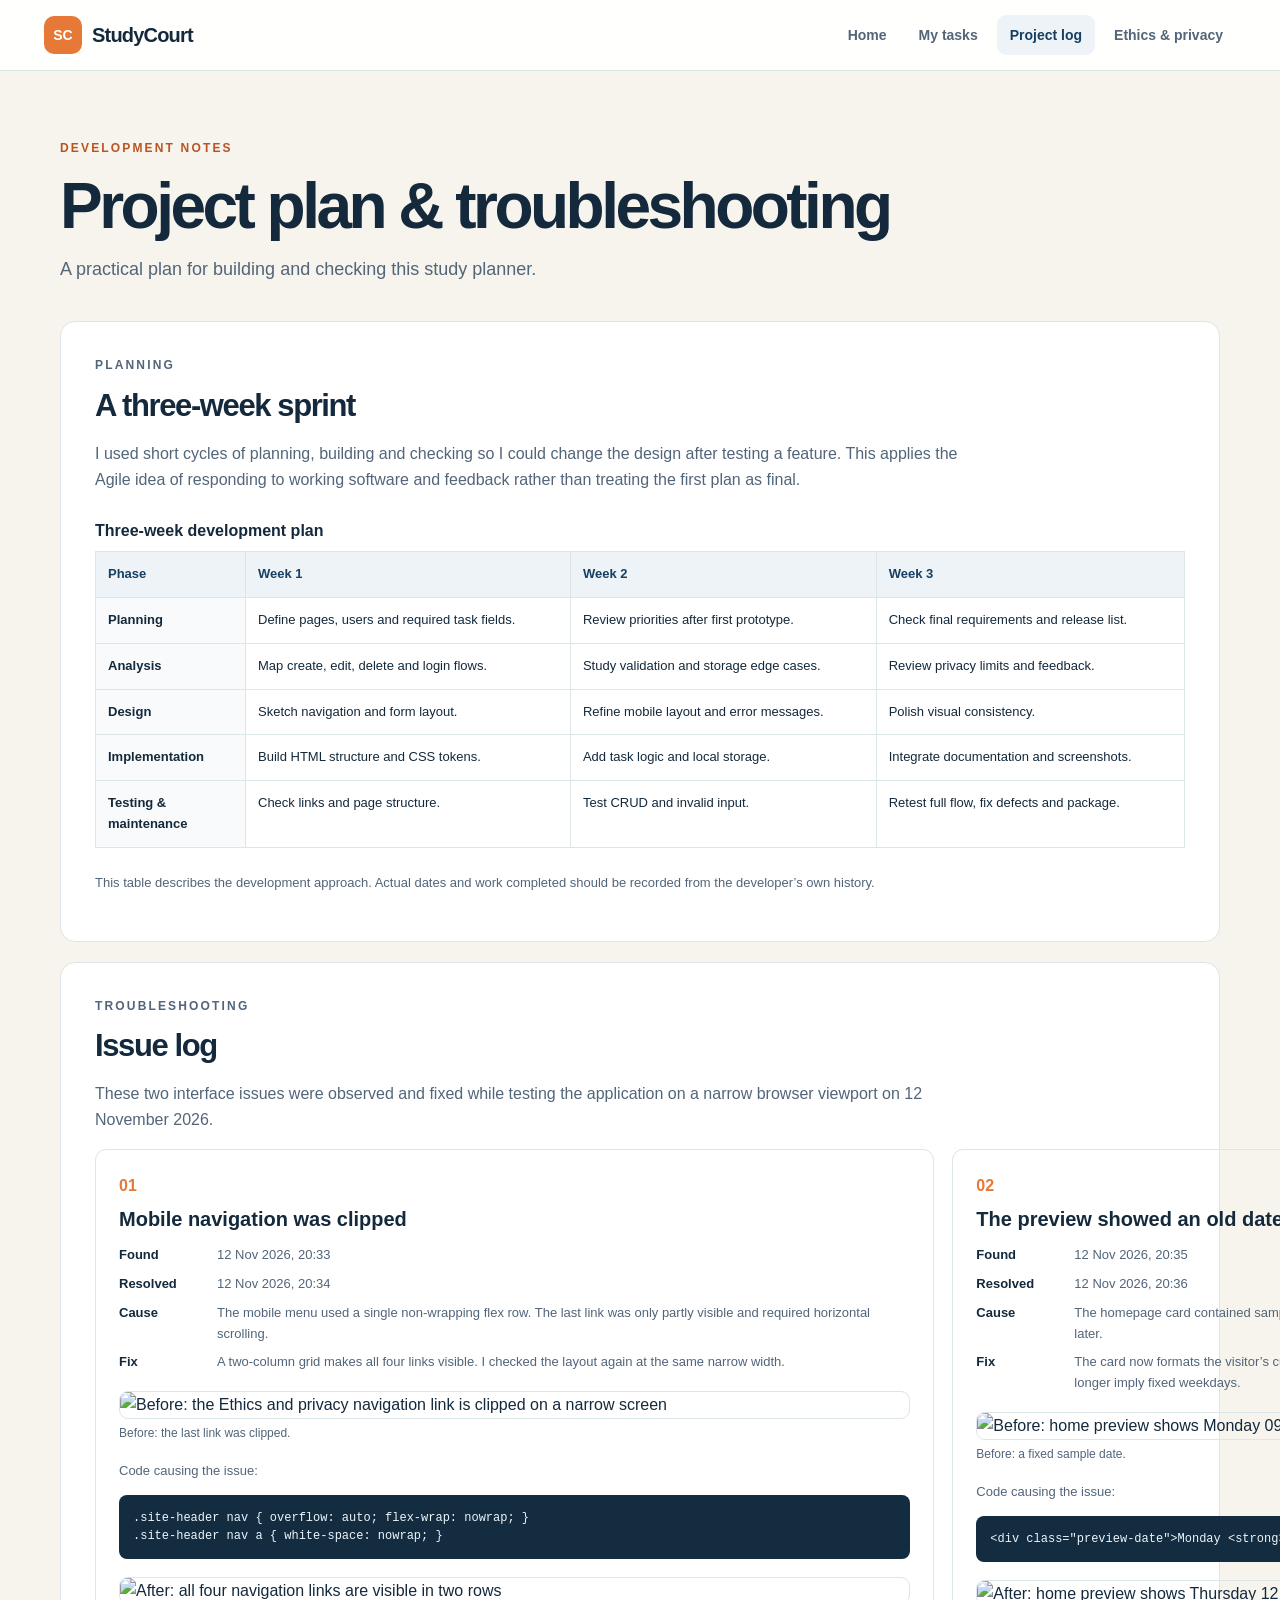
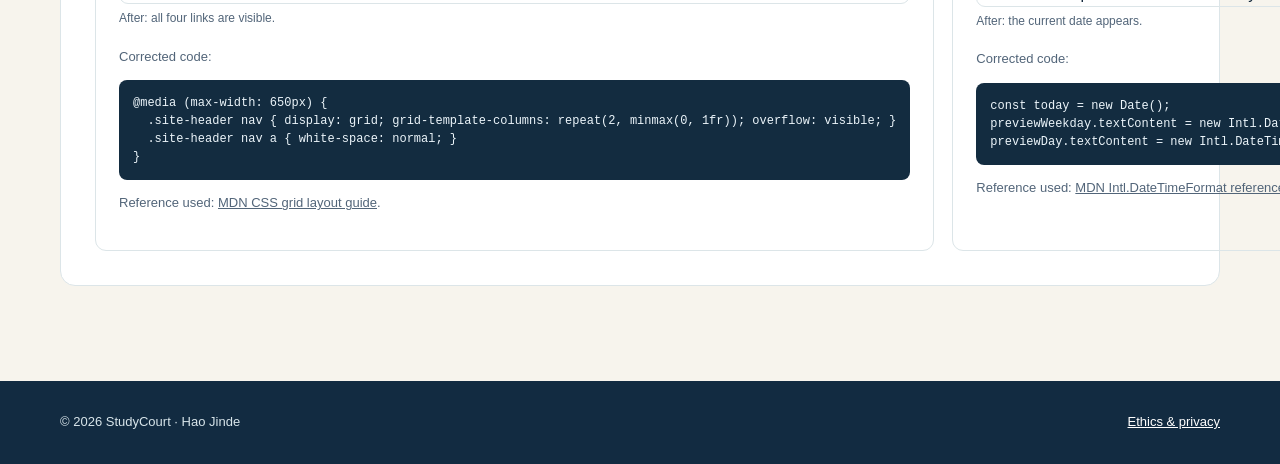
==== source-code/html/blog.html @ e3d4d0ac "Implement four-page StudyCourt website" ====
<!doctype html>
<html lang="en">
<head><meta charset="utf-8"><meta name="viewport" content="width=device-width, initial-scale=1"><meta name="description" content="StudyCourt project plan and troubleshooting log."><title>StudyCourt | Project log</title><link rel="stylesheet" href="../css/styles.css?v=2"><script defer src="../js/site.js?v=2"></script></head>
<body data-page="blog">
  <a class="skip-link" href="#main">Skip to content</a><header class="site-header"><div class="header-inner"><a class="brand" href="index.html"><span class="brand-mark">SC</span><span>StudyCourt</span></a><nav aria-label="Main navigation"><a href="index.html">Home</a><a href="tasks.html">My tasks</a><a aria-current="page" href="blog.html">Project log</a><a href="privacy.html">Ethics & privacy</a></nav></div></header>
  <main id="main" class="wrap article-page"><div class="page-intro"><p class="eyebrow">Development notes</p><h1>Project plan & troubleshooting</h1><p>A practical plan for building and checking this study planner.</p></div>
    <section class="article-card"><p class="eyebrow">Planning</p><h2>A three-week sprint</h2><p>I used short cycles of planning, building and checking so I could change the design after testing a feature. This applies the Agile idea of responding to working software and feedback rather than treating the first plan as final.</p><div class="table-scroll"><table><caption>Three-week development plan</caption><thead><tr><th>Phase</th><th>Week 1</th><th>Week 2</th><th>Week 3</th></tr></thead><tbody><tr><th>Planning</th><td>Define pages, users and required task fields.</td><td>Review priorities after first prototype.</td><td>Check final requirements and release list.</td></tr><tr><th>Analysis</th><td>Map create, edit, delete and login flows.</td><td>Study validation and storage edge cases.</td><td>Review privacy limits and feedback.</td></tr><tr><th>Design</th><td>Sketch navigation and form layout.</td><td>Refine mobile layout and error messages.</td><td>Polish visual consistency.</td></tr><tr><th>Implementation</th><td>Build HTML structure and CSS tokens.</td><td>Add task logic and local storage.</td><td>Integrate documentation and screenshots.</td></tr><tr><th>Testing & maintenance</th><td>Check links and page structure.</td><td>Test CRUD and invalid input.</td><td>Retest full flow, fix defects and package.</td></tr></tbody></table></div><p class="small-note">This table describes the development approach. Actual dates and work completed should be recorded from the developer’s own history.</p></section>
    <section class="article-card"><p class="eyebrow">Troubleshooting</p><h2>Issue log</h2><p>These two interface issues were observed and fixed while testing the application on a narrow browser viewport on 12 November 2026.</p>
      <div class="issue-grid"><article class="issue-card"><span class="issue-number">01</span><h3>Mobile navigation was clipped</h3><dl><dt>Found</dt><dd>12 Nov 2026, 20:33</dd><dt>Resolved</dt><dd>12 Nov 2026, 20:34</dd><dt>Cause</dt><dd>The mobile menu used a single non-wrapping flex row. The last link was only partly visible and required horizontal scrolling.</dd><dt>Fix</dt><dd>A two-column grid makes all four links visible. I checked the layout again at the same narrow width.</dd></dl><figure><img src="../../evidence/mobile-nav-before.png" alt="Before: the Ethics and privacy navigation link is clipped on a narrow screen"><figcaption>Before: the last link was clipped.</figcaption></figure><p>Code causing the issue:</p><pre><code>.site-header nav { overflow: auto; flex-wrap: nowrap; }
.site-header nav a { white-space: nowrap; }</code></pre><figure><img src="../../evidence/mobile-nav-after.png" alt="After: all four navigation links are visible in two rows"><figcaption>After: all four links are visible.</figcaption></figure><p>Corrected code:</p><pre><code>@media (max-width: 650px) {
  .site-header nav { display: grid; grid-template-columns: repeat(2, minmax(0, 1fr)); overflow: visible; }
  .site-header nav a { white-space: normal; }
}</code></pre><p>Reference used: <a href="https://developer.mozilla.org/en-US/docs/Learn_web_development/Core/CSS_layout/Grids">MDN CSS grid layout guide</a>.</p></article>
      <article class="issue-card"><span class="issue-number">02</span><h3>The preview showed an old date</h3><dl><dt>Found</dt><dd>12 Nov 2026, 20:35</dd><dt>Resolved</dt><dd>12 Nov 2026, 20:36</dd><dt>Cause</dt><dd>The homepage card contained sample text “Monday 09”, so it did not match the actual day when opened later.</dd><dt>Fix</dt><dd>The card now formats the visitor’s current date. I also changed the three sample task labels so they no longer imply fixed weekdays.</dd></dl><figure><img src="../../evidence/date-card-before.png" alt="Before: home preview shows Monday 09 on Thursday"><figcaption>Before: a fixed sample date.</figcaption></figure><p>Code causing the issue:</p><pre><code>&lt;div class="preview-date"&gt;Monday &lt;strong&gt;09&lt;/strong&gt;&lt;/div&gt;</code></pre><figure><img src="../../evidence/date-card-after.png" alt="After: home preview shows Thursday 12"><figcaption>After: the current date appears.</figcaption></figure><p>Corrected code:</p><pre><code>const today = new Date();
previewWeekday.textContent = new Intl.DateTimeFormat('en-AU', {weekday: 'long'}).format(today);
previewDay.textContent = new Intl.DateTimeFormat('en-AU', {day: '2-digit'}).format(today);</code></pre><p>Reference used: <a href="https://developer.mozilla.org/en-US/docs/Web/JavaScript/Reference/Global_Objects/Intl/DateTimeFormat">MDN Intl.DateTimeFormat reference</a>.</p></article></div>
    </section>
  </main><footer class="site-footer"><div class="wrap footer-inner"><span>© 2026 StudyCourt · Hao Jinde</span><a href="privacy.html">Ethics & privacy</a></div></footer>
</body></html>
---- source-code/css/styles.css ----
/* Shared colours and spacing keep all four pages consistent. */
:root {
  --ink:#14293c;
  --muted:#526579;
  --blue:#163f63;
  --orange:#e67937;
  --cream:#f7f4ed;
  --pale:#edf3f6;
  --line:#dce5e8;
  --white:#fff;
  --shadow:0 20px 50px rgba(20,41,60,.08)
}

* {
  box-sizing:border-box
}

html {
  scroll-behavior:smooth
}

body {
  margin:0;
  color:var(--ink);
  background:var(--cream);
  font:16px/1.6 Arial,Helvetica,sans-serif
}

button,input,textarea,select {
  font:inherit
}

button {
  cursor:pointer
}

a {
  color:inherit
}

img {
  max-width:100%;
  display:block
}

[hidden] {
  display:none!important
}

.wrap {
  width:min(1160px,calc(100% - 48px));
  margin-inline:auto
}

.skip-link {
  position:absolute;
  left:-999px;
  top:8px;
  padding:9px 14px;
  background:var(--ink);
  color:#fff;
  z-index:10
}

.skip-link:focus {
  left:8px
}

.site-header {
  background:rgba(255,255,255,.94);
  border-bottom:1px solid var(--line);
  position:sticky;
  top:0;
  z-index:5;
  backdrop-filter:blur(12px)
}

.header-inner {
  max-width:1240px;
  margin:auto;
  padding:15px 24px;
  display:flex;
  align-items:center;
  justify-content:space-between;
  gap:24px
}

.brand {
  display:inline-flex;
  align-items:center;
  gap:10px;
  text-decoration:none;
  font-size:20px;
  font-weight:800;
  letter-spacing:-.04em;
  white-space:nowrap
}

.brand-mark {
  display:grid;
  place-items:center;
  width:38px;
  height:38px;
  border-radius:10px;
  background:var(--orange);
  color:white;
  font-size:14px;
  letter-spacing:0
}

.site-header nav {
  display:flex;
  flex-wrap:wrap;
  gap:6px
}

.site-header nav a {
  text-decoration:none;
  font-weight:700;
  font-size:14px;
  color:var(--muted);
  padding:9px 13px;
  border-radius:9px
}

.site-header nav a:hover,.site-header nav a[aria-current] {
  background:var(--pale);
  color:var(--blue)
}

:focus-visible {
  outline:3px solid var(--orange);
  outline-offset:3px
}

.eyebrow {
  text-transform:uppercase;
  letter-spacing:.18em;
  color:#b65523;
  font-size:12px;
  font-weight:800;
  margin:0 0 13px
}

.hero {
  min-height:560px;
  padding-block:85px 70px;
  display:grid;
  grid-template-columns:1.18fr .82fr;
  gap:80px;
  align-items:center
}

.hero h1 {
  font-size:clamp(46px,6vw,83px);
  line-height:1.02;
  letter-spacing:-.065em;
  margin:0 0 25px;
  max-width:750px
}

.hero-copy {
  font-size:19px;
  max-width:520px;
  color:var(--muted);
  margin:0
}

.hero-actions {
  display:flex;
  flex-wrap:wrap;
  gap:12px;
  margin-top:31px
}

.button {
  display:inline-flex;
  align-items:center;
  justify-content:center;
  gap:10px;
  padding:12px 18px;
  border-radius:10px;
  border:1px solid transparent;
  text-decoration:none;
  font-weight:700;
  font-size:14px;
  min-height:46px
}

.button-primary {
  background:var(--blue);
  color:white
}

.button-primary:hover {
  background:#0e2f4c
}

.button-light {
  background:white;
  color:var(--blue);
  border-color:var(--line)
}

.button-light:hover,.button-outline:hover {
  background:var(--pale)
}

.button-outline {
  background:transparent;
  color:var(--blue);
  border-color:#aebfca
}

.button-danger {
  background:#fff5f2;
  color:#9a3f26;
  border-color:#e9c4bb
}

.button-danger:hover {
  background:#ffe8e2
}

.hero-card {
  background:#fff;
  border:1px solid var(--line);
  border-radius:22px;
  padding:29px;
  box-shadow:var(--shadow);
  transform:rotate(2deg)
}

.card-label {
  font-size:11px;
  letter-spacing:.18em;
  font-weight:800;
  color:var(--muted)
}

.preview-date {
  display:flex;
  justify-content:space-between;
  align-items:center;
  font-size:26px;
  font-weight:700;
  margin:15px 0 25px;
  border-bottom:1px solid var(--line);
  padding-bottom:15px
}

.preview-date strong {
  font-size:65px;
  color:var(--orange);
  line-height:1
}

.preview-row {
  display:flex;
  align-items:center;
  gap:11px;
  border:1px solid var(--line);
  border-radius:10px;
  padding:12px;
  margin-top:10px;
  font-size:14px;
  font-weight:700
}

.dot {
  width:10px;
  height:10px;
  border-radius:100%;
  flex:none
}

.dot.orange {
  background:var(--orange)
}

.dot.blue {
  background:#5d9cb4
}

.dot.green {
  background:#5a9e7c
}

.mini-pill {
  margin-left:auto;
  background:var(--cream);
  font-size:11px;
  padding:3px 7px;
  border-radius:6px;
  color:var(--muted)
}

.preview-note {
  font-size:12px;
  color:var(--muted);
  margin:17px 0 0
}

.feature-strip {
  display:grid;
  grid-template-columns:repeat(3,1fr);
  border-top:1px solid #d8d2c8;
  border-bottom:1px solid #d8d2c8
}

.feature-strip div {
  padding:20px 25px;
  display:flex;
  align-items:center;
  gap:15px;
  font-weight:700
}

.feature-strip div+div {
  border-left:1px solid #d8d2c8
}

.feature-strip strong {
  color:var(--orange)
}

.section {
  padding-block:92px
}

.section-heading {
  display:flex;
  align-items:end;
  justify-content:space-between;
  gap:30px;
  margin-bottom:27px
}

.section-heading h2,.two-column h2,.planner-top h2,.article-card h2 {
  font-size:clamp(32px,3.5vw,48px);
  line-height:1.12;
  letter-spacing:-.045em;
  margin:0
}

.section-heading>p {
  color:var(--muted);
  max-width:280px;
  margin:0
}

.image-stage {
  display:grid;
  grid-template-columns:1.4fr .6fr;
  min-height:350px;
  background:var(--blue);
  border-radius:18px;
  overflow:hidden
}

.image-stage img {
  width:100%;
  height:100%;
  object-fit:cover;
  background:#dce9ec
}

.image-caption {
  padding:35px;
  color:#fff;
  display:flex;
  flex-direction:column;
  align-items:start;
  justify-content:end
}

.image-caption span {
  font-size:12px;
  letter-spacing:.16em;
  color:#b8d4e4
}

.image-caption p {
  font-size:28px;
  font-weight:700;
  letter-spacing:-.035em;
  line-height:1.2;
  margin:14px 0 24px
}

.image-caption .button {
  background:#fff;
  color:var(--blue)
}

.section-tint {
  background:#e9f0f2
}

.two-column {
  display:grid;
  grid-template-columns:.8fr 1.2fr;
  gap:90px
}

.two-column p:not(.eyebrow) {
  color:var(--muted);
  font-size:18px;
  max-width:680px;
  margin:0 0 17px
}

.text-link {
  color:var(--blue);
  font-weight:800;
  text-decoration-thickness:2px;
  text-underline-offset:4px
}

.about-me {
  border-top:1px solid #e5ded2
}

.site-footer {
  background:#122b41;
  color:#d8e5ea
}

.footer-inner {
  min-height:83px;
  display:flex;
  align-items:center;
  justify-content:space-between;
  gap:20px;
  font-size:13px
}

.footer-inner a {
  color:#fff
}

.page-intro {
  padding:68px 0 38px
}

.page-intro h1 {
  font-size:clamp(38px,5vw,64px);
  line-height:1.08;
  letter-spacing:-.055em;
  margin:0 0 14px
}

.page-intro>p:last-child {
  font-size:18px;
  color:var(--muted);
  margin:0;
  max-width:680px
}

.task-page {
  min-height:calc(100vh - 165px);
  padding-bottom:80px
}

.login-panel {
  display:grid;
  grid-template-columns:1fr 1fr;
  gap:70px;
  padding:40px;
  background:#fff;
  border:1px solid var(--line);
  border-radius:18px;
  box-shadow:var(--shadow);
  margin:12px 0 70px
}

.login-panel h2 {
  font-size:35px;
  letter-spacing:-.04em;
  margin:0 0 13px
}

.login-panel p {
  color:var(--muted)
}

.small-note {
  font-size:13px;
  color:var(--muted)
}

.field {
  display:flex;
  flex-direction:column;
  gap:5px;
  margin-bottom:15px;
  font-weight:700;
  font-size:13px
}

.field input,.field textarea,.field select {
  width:100%;
  border:1px solid #b8c6ce;
  border-radius:8px;
  background:#fff;
  padding:10px 12px;
  color:var(--ink);
  font-weight:400;
  min-height:43px
}

.field textarea {
  resize:vertical
}

.field input:focus,.field textarea:focus,.field select:focus {
  border-color:var(--blue);
  outline:2px solid #b4d4e6;
  outline-offset:0
}

.field input[aria-invalid=true],.field textarea[aria-invalid=true] {
  border-color:#b73726;
  background:#fffaf8
}

.form-error,.field-error {
  color:#a33123;
  font-size:12px;
  font-weight:600;
  min-height:0
}

.form-error:not([hidden]) {
  margin:4px 0 13px
}

.planner-top {
  display:flex;
  justify-content:space-between;
  align-items:end;
  gap:20px;
  margin:18px 0 23px
}

.stats {
  display:grid;
  grid-template-columns:repeat(3,1fr);
  gap:14px;
  margin-bottom:25px
}

.stats>div {
  background:#fff;
  border:1px solid var(--line);
  border-radius:12px;
  padding:19px 22px
}

.stats span {
  display:block;
  font-weight:800;
  font-size:35px;
  color:var(--blue);
  line-height:1
}

.stats p {
  margin:8px 0 0;
  color:var(--muted);
  font-size:13px
}

.planner-grid {
  display:grid;
  grid-template-columns:minmax(310px,.85fr) minmax(420px,1.15fr);
  gap:20px;
  align-items:start
}

.panel {
  background:#fff;
  border:1px solid var(--line);
  border-radius:14px;
  padding:26px;
  box-shadow:0 8px 30px rgba(20,41,60,.04)
}

.panel-heading {
  border-bottom:1px solid var(--line);
  padding-bottom:16px;
  margin-bottom:20px
}

.panel-heading h3 {
  font-size:24px;
  letter-spacing:-.035em;
  margin:0 0 3px
}

.panel-heading p {
  color:var(--muted);
  margin:0;
  font-size:13px
}

.field-grid {
  display:grid;
  grid-template-columns:1fr 1fr;
  gap:12px
}

.form-actions {
  display:flex;
  flex-wrap:wrap;
  gap:8px;
  margin-top:19px
}

.filters {
  display:grid;
  grid-template-columns:1.6fr 1fr;
  gap:12px
}

.status-message {
  min-height:24px;
  margin:2px 0 12px;
  color:var(--blue);
  font-size:13px
}

.task-list {
  display:grid;
  gap:12px
}

.task-card {
  border:1px solid var(--line);
  border-radius:11px;
  padding:18px;
  background:#fff
}

.task-card.overdue {
  border-left:4px solid #c44d33
}

.task-card.upcoming {
  border-left:4px solid #dba24b
}

.task-card h4 {
  font-size:18px;
  margin:6px 0 3px
}

.task-card p {
  margin:8px 0;
  color:var(--muted);
  font-size:13px
}

.task-card .course {
  font-weight:800;
  color:var(--blue);
  font-size:12px;
  letter-spacing:.03em
}

.task-meta {
  display:flex;
  flex-wrap:wrap;
  align-items:center;
  gap:8px;
  color:var(--muted);
  font-size:12px
}

.task-badge {
  border-radius:20px;
  padding:3px 8px;
  background:var(--pale);
  font-weight:700;
  color:var(--blue)
}

.task-badge.overdue {
  background:#fff0e9;
  color:#9a3f26
}

.task-badge.upcoming {
  background:#fff3db;
  color:#7a5510
}

.task-actions {
  display:flex;
  gap:8px;
  margin-top:14px
}

.task-actions .button {
  min-height:36px;
  padding:7px 12px
}

.empty-state {
  padding:36px 18px;
  text-align:center;
  color:var(--muted);
  border:1px dashed #b8c6ce;
  border-radius:12px
}

.empty-state strong {
  display:block;
  color:var(--ink);
  font-size:18px
}

.article-page {
  padding-bottom:75px
}

.article-card {
  background:#fff;
  border:1px solid var(--line);
  border-radius:15px;
  padding:34px;
  margin-bottom:20px
}

.article-card h2 {
  font-size:31px;
  margin:0 0 18px
}

.article-card>p {
  max-width:900px;
  color:var(--muted)
}

.table-scroll {
  overflow:auto;
  margin:25px 0
}

.article-card table {
  border-collapse:collapse;
  width:100%;
  min-width:750px;
  text-align:left
}

.article-card caption {
  text-align:left;
  font-weight:800;
  margin-bottom:8px
}

.article-card th,.article-card td {
  border:1px solid var(--line);
  padding:12px;
  vertical-align:top;
  font-size:13px
}

.article-card thead th {
  background:var(--pale);
  color:var(--blue)
}

.article-card tbody th {
  background:#f8fafb;
  width:150px
}

.issue-grid {
  display:grid;
  grid-template-columns:1fr 1fr;
  gap:18px
}

.issue-card {
  border:1px solid var(--line);
  border-radius:11px;
  padding:23px
}

.issue-number {
  color:var(--orange);
  font-weight:800
}

.issue-card h3 {
  font-size:20px;
  line-height:1.3;
  margin:8px 0
}

.issue-card dl {
  display:grid;
  grid-template-columns:90px 1fr;
  gap:8px;
  font-size:13px
}

.issue-card dt {
  font-weight:800
}

.issue-card dd {
  margin:0;
  color:var(--muted)
}

.issue-card p {
  font-size:13px;
  color:var(--muted)
}

pre {
  overflow:auto;
  background:#132c40;
  color:#ecf5fa;
  padding:14px;
  border-radius:8px;
  font-size:12px;
  line-height:1.5
}

@media(max-width:900px) {
  .hero {
    grid-template-columns:1fr;
    gap:35px;
    padding-block:65px
  }
  .hero-card {
    max-width:560px;
    transform:none
  }
  .two-column {
    gap:30px
  }
  .planner-grid {
    grid-template-columns:1fr
  }
  .login-panel {
    gap:30px
  }
  .issue-grid {
    grid-template-columns:1fr
  }
}

@media(max-width:650px) {
  .wrap {
    width:min(100% - 30px,1160px)
  }
  .header-inner {
    align-items:flex-start;
    flex-direction:column;
    gap:9px;
    padding:12px 15px
  }
  .site-header nav {
    width:100%;
    display:grid;
    grid-template-columns:repeat(2,minmax(0,1fr));
    overflow:visible;
    gap:4px
  }
  .site-header nav a {
    white-space:normal;
    text-align:center;
    padding:7px 8px
  }
  .hero {
    min-height:0;
    padding-block:55px
  }
  .hero h1 {
    font-size:48px
  }
  .feature-strip {
    grid-template-columns:1fr
  }
  .feature-strip div {
    padding:12px 4px
  }
  .feature-strip div+div {
    border-left:0;
    border-top:1px solid #d8d2c8
  }
  .section {
    padding-block:55px
  }
  .section-heading {
    display:block
  }
  .section-heading>p {
    margin-top:12px
  }
  .image-stage {
    grid-template-columns:1fr
  }
  .image-stage img {
    height:250px
  }
  .image-caption {
    padding:23px
  }
  .two-column,.login-panel,.field-grid,.filters {
    grid-template-columns:1fr
  }
  .login-panel {
    padding:25px
  }
  .stats {
    gap:7px
  }
  .stats>div {
    padding:13px
  }
  .stats span {
    font-size:27px
  }
  .stats p {
    font-size:11px
  }
  .panel,.article-card {
    padding:20px
  }
  .page-intro {
    padding-top:45px
  }
  .footer-inner {
    flex-wrap:wrap;
    padding-block:20px
  }
}

.issue-card figure {
  margin:18px 0;
}
.issue-card figure img {
  width:100%;
  border:1px solid var(--line);
  border-radius:9px;
}
.issue-card figcaption {
  margin-top:5px;
  color:var(--muted);
  font-size:12px;
}
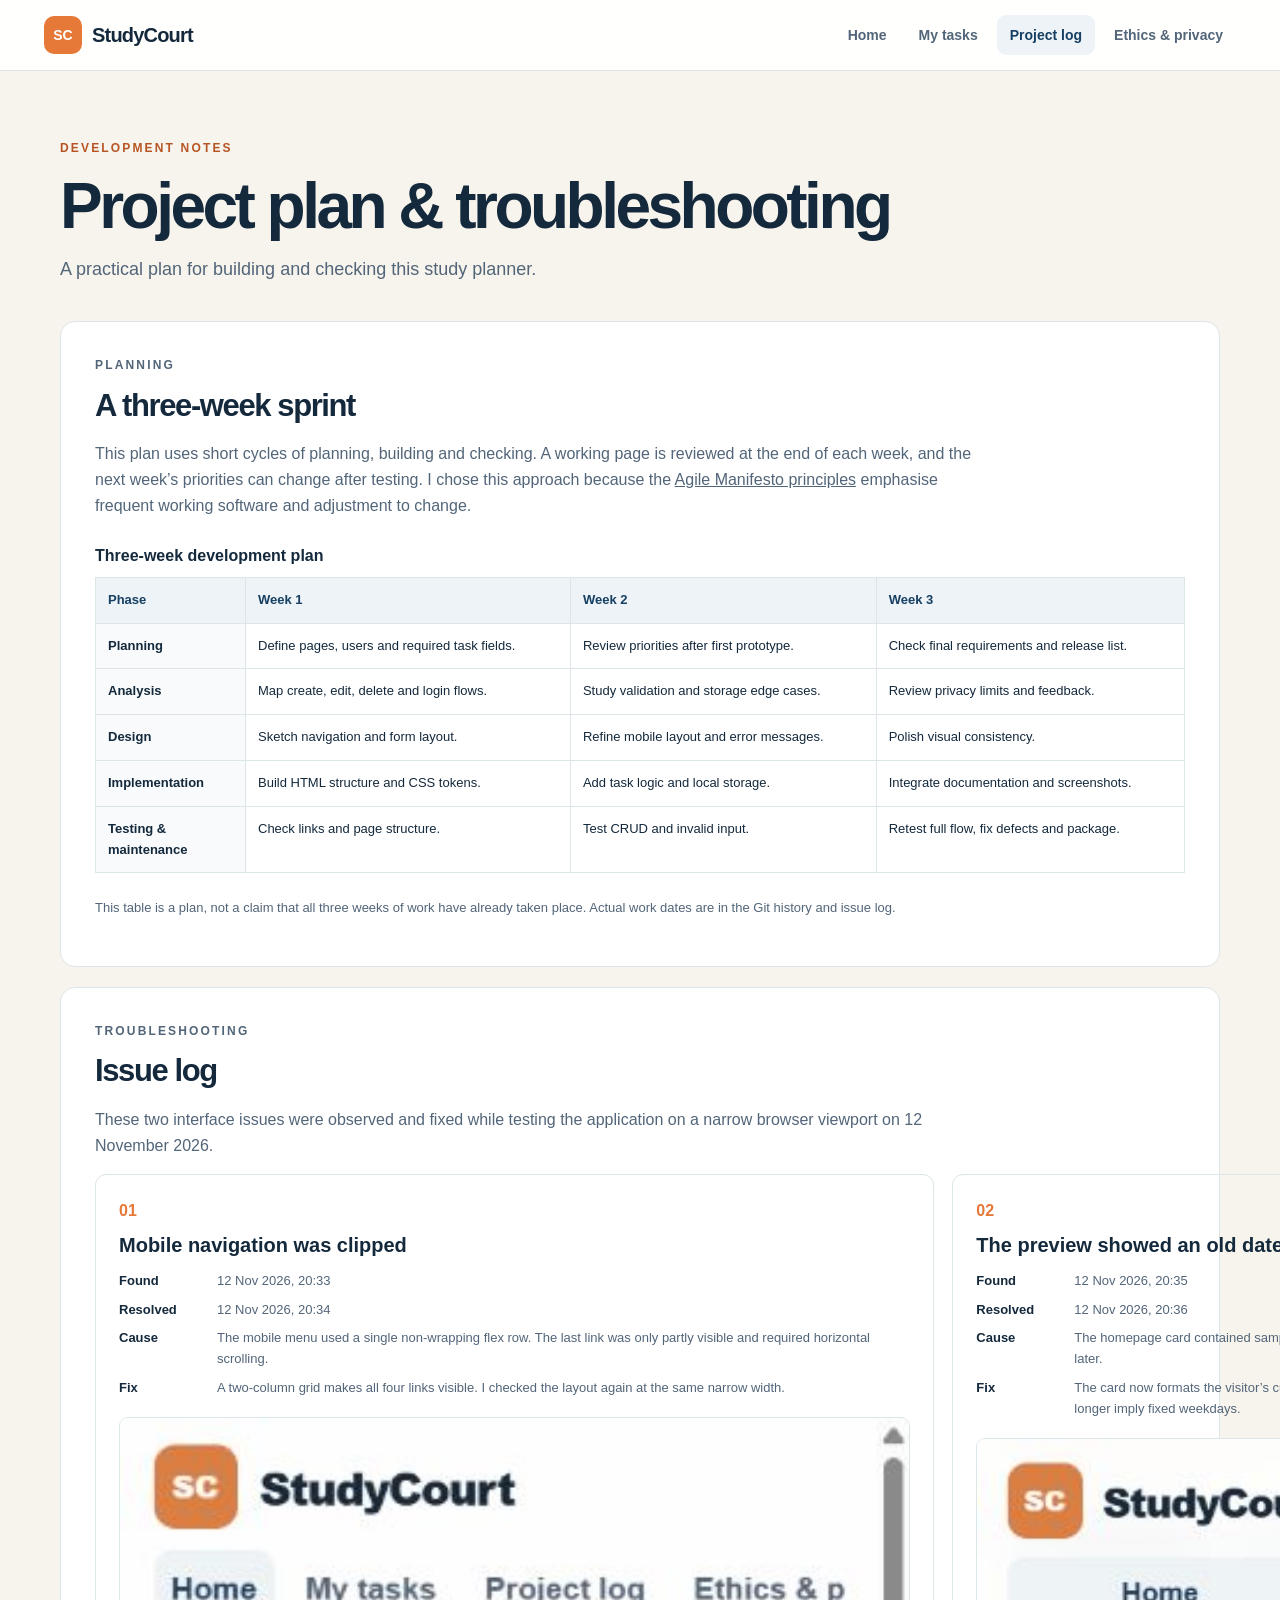
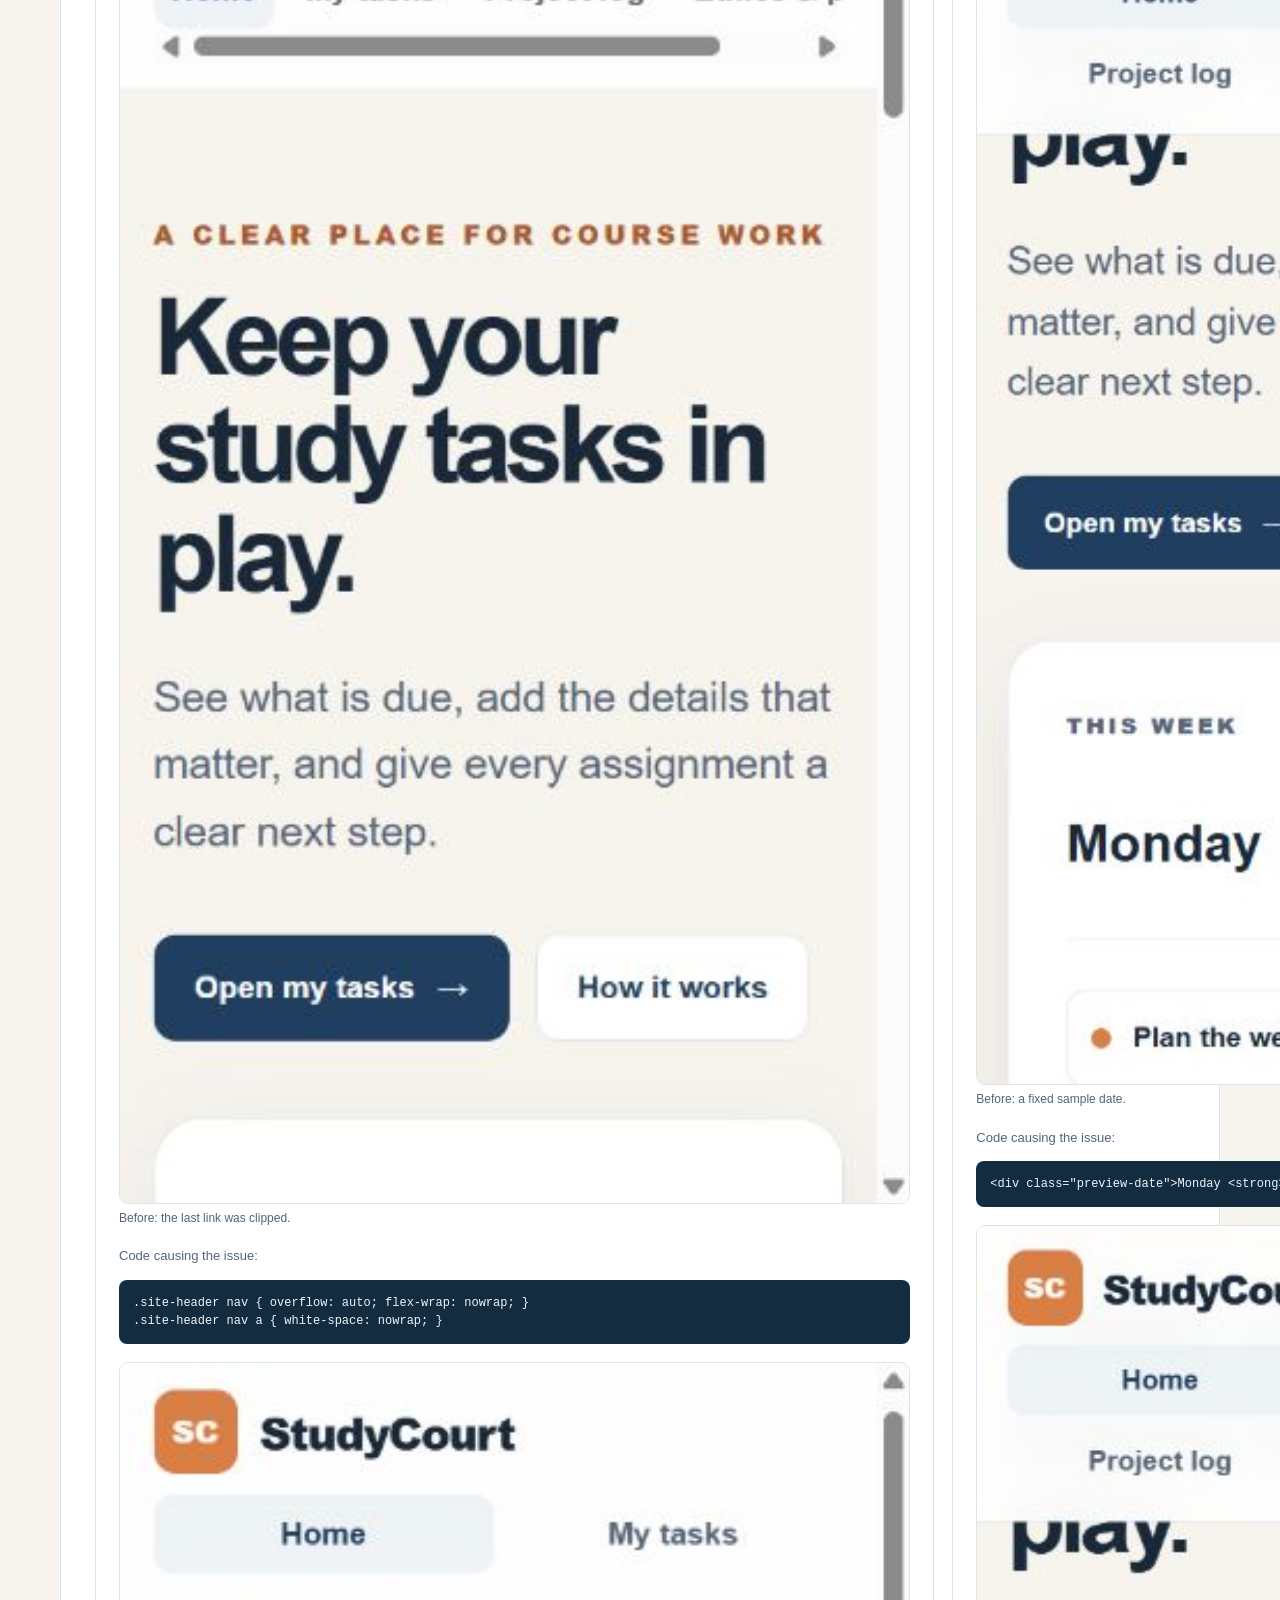
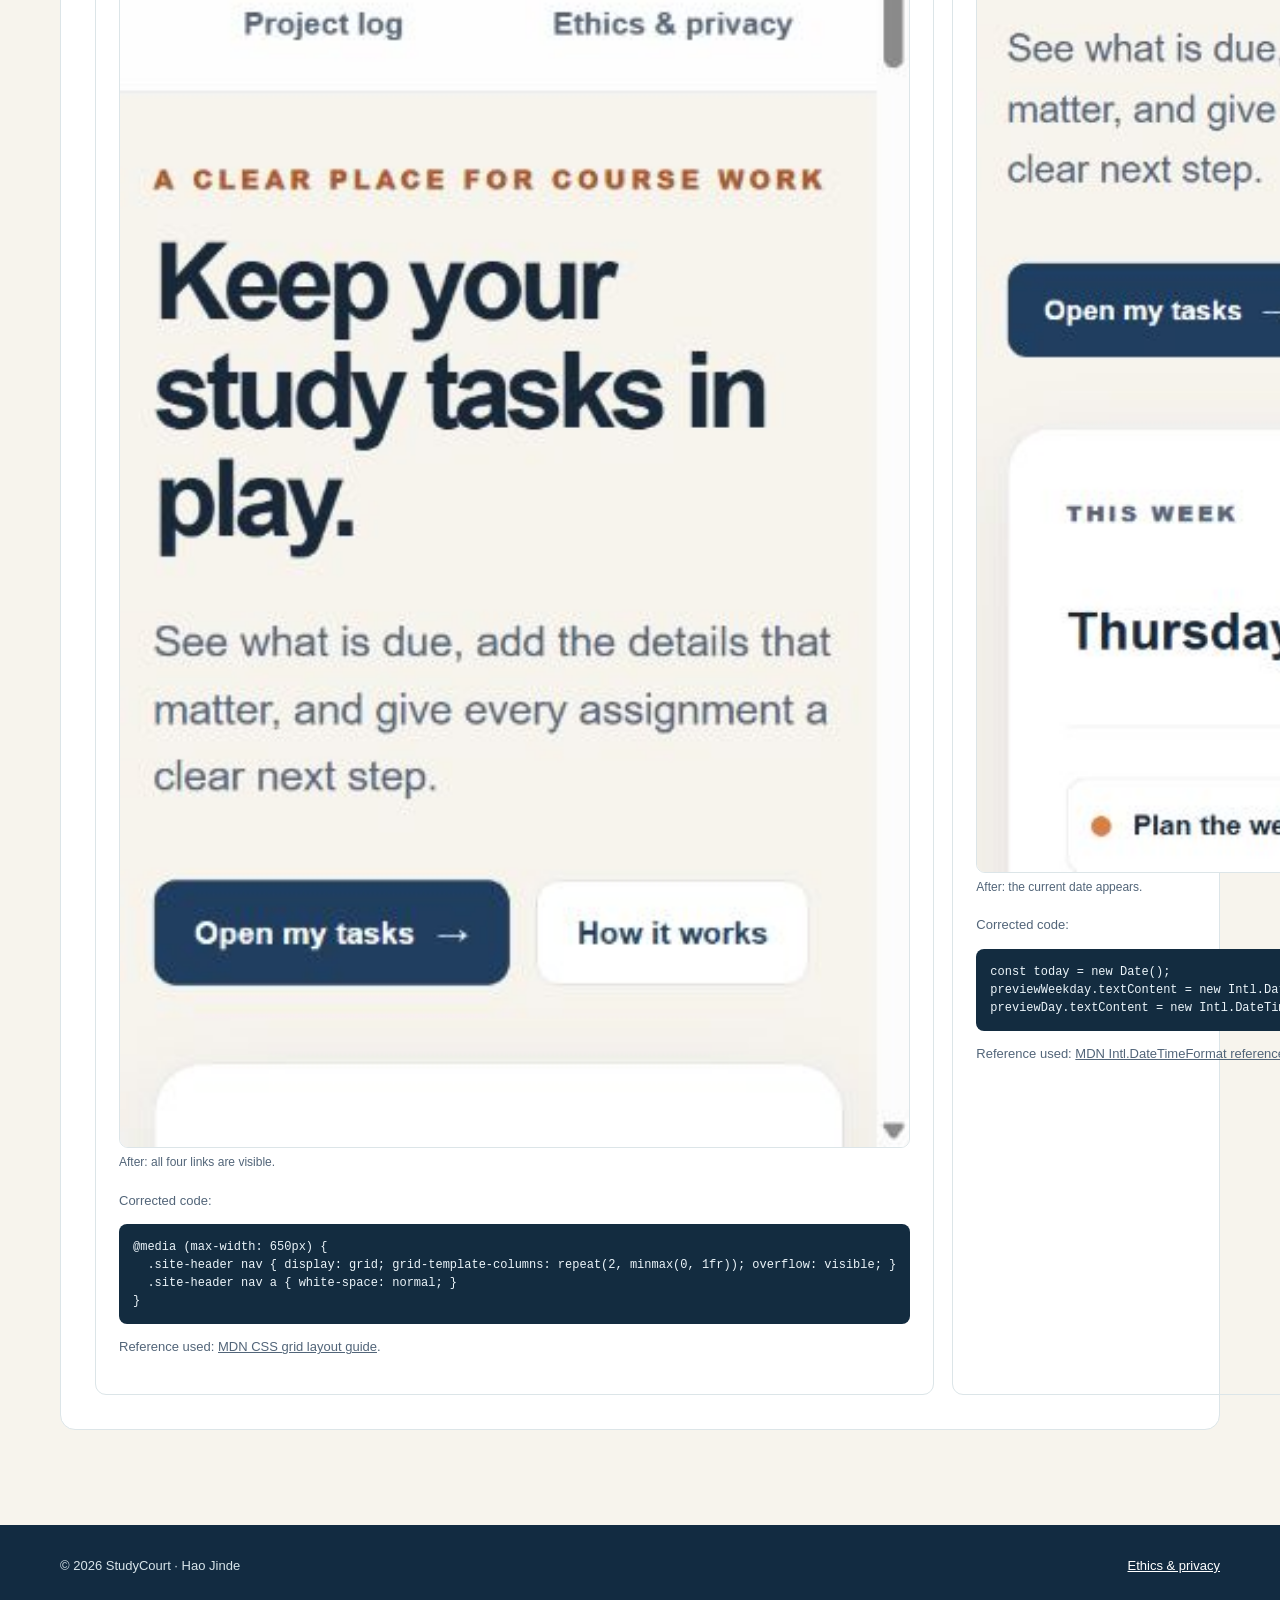
==== commit 61dffd8c: "Clarify sprint plan and cloud backup" ====
--- a/source-code/html/blog.html
+++ b/source-code/html/blog.html
@@ -4,7 +4,7 @@
 <body data-page="blog">
   <a class="skip-link" href="#main">Skip to content</a><header class="site-header"><div class="header-inner"><a class="brand" href="index.html"><span class="brand-mark">SC</span><span>StudyCourt</span></a><nav aria-label="Main navigation"><a href="index.html">Home</a><a href="tasks.html">My tasks</a><a aria-current="page" href="blog.html">Project log</a><a href="privacy.html">Ethics & privacy</a></nav></div></header>
   <main id="main" class="wrap article-page"><div class="page-intro"><p class="eyebrow">Development notes</p><h1>Project plan & troubleshooting</h1><p>A practical plan for building and checking this study planner.</p></div>
-    <section class="article-card"><p class="eyebrow">Planning</p><h2>A three-week sprint</h2><p>I used short cycles of planning, building and checking so I could change the design after testing a feature. This applies the Agile idea of responding to working software and feedback rather than treating the first plan as final.</p><div class="table-scroll"><table><caption>Three-week development plan</caption><thead><tr><th>Phase</th><th>Week 1</th><th>Week 2</th><th>Week 3</th></tr></thead><tbody><tr><th>Planning</th><td>Define pages, users and required task fields.</td><td>Review priorities after first prototype.</td><td>Check final requirements and release list.</td></tr><tr><th>Analysis</th><td>Map create, edit, delete and login flows.</td><td>Study validation and storage edge cases.</td><td>Review privacy limits and feedback.</td></tr><tr><th>Design</th><td>Sketch navigation and form layout.</td><td>Refine mobile layout and error messages.</td><td>Polish visual consistency.</td></tr><tr><th>Implementation</th><td>Build HTML structure and CSS tokens.</td><td>Add task logic and local storage.</td><td>Integrate documentation and screenshots.</td></tr><tr><th>Testing & maintenance</th><td>Check links and page structure.</td><td>Test CRUD and invalid input.</td><td>Retest full flow, fix defects and package.</td></tr></tbody></table></div><p class="small-note">This table describes the development approach. Actual dates and work completed should be recorded from the developer’s own history.</p></section>
+    <section class="article-card"><p class="eyebrow">Planning</p><h2>A three-week sprint</h2><p>This plan uses short cycles of planning, building and checking. A working page is reviewed at the end of each week, and the next week’s priorities can change after testing. I chose this approach because the <a href="https://agilemanifesto.org/principles.html">Agile Manifesto principles</a> emphasise frequent working software and adjustment to change.</p><div class="table-scroll"><table><caption>Three-week development plan</caption><thead><tr><th>Phase</th><th>Week 1</th><th>Week 2</th><th>Week 3</th></tr></thead><tbody><tr><th>Planning</th><td>Define pages, users and required task fields.</td><td>Review priorities after first prototype.</td><td>Check final requirements and release list.</td></tr><tr><th>Analysis</th><td>Map create, edit, delete and login flows.</td><td>Study validation and storage edge cases.</td><td>Review privacy limits and feedback.</td></tr><tr><th>Design</th><td>Sketch navigation and form layout.</td><td>Refine mobile layout and error messages.</td><td>Polish visual consistency.</td></tr><tr><th>Implementation</th><td>Build HTML structure and CSS tokens.</td><td>Add task logic and local storage.</td><td>Integrate documentation and screenshots.</td></tr><tr><th>Testing & maintenance</th><td>Check links and page structure.</td><td>Test CRUD and invalid input.</td><td>Retest full flow, fix defects and package.</td></tr></tbody></table></div><p class="small-note">This table is a plan, not a claim that all three weeks of work have already taken place. Actual work dates are in the Git history and issue log.</p></section>
     <section class="article-card"><p class="eyebrow">Troubleshooting</p><h2>Issue log</h2><p>These two interface issues were observed and fixed while testing the application on a narrow browser viewport on 12 November 2026.</p>
       <div class="issue-grid"><article class="issue-card"><span class="issue-number">01</span><h3>Mobile navigation was clipped</h3><dl><dt>Found</dt><dd>12 Nov 2026, 20:33</dd><dt>Resolved</dt><dd>12 Nov 2026, 20:34</dd><dt>Cause</dt><dd>The mobile menu used a single non-wrapping flex row. The last link was only partly visible and required horizontal scrolling.</dd><dt>Fix</dt><dd>A two-column grid makes all four links visible. I checked the layout again at the same narrow width.</dd></dl><figure><img src="../../evidence/mobile-nav-before.png" alt="Before: the Ethics and privacy navigation link is clipped on a narrow screen"><figcaption>Before: the last link was clipped.</figcaption></figure><p>Code causing the issue:</p><pre><code>.site-header nav { overflow: auto; flex-wrap: nowrap; }
 .site-header nav a { white-space: nowrap; }</code></pre><figure><img src="../../evidence/mobile-nav-after.png" alt="After: all four navigation links are visible in two rows"><figcaption>After: all four links are visible.</figcaption></figure><p>Corrected code:</p><pre><code>@media (max-width: 650px) {
